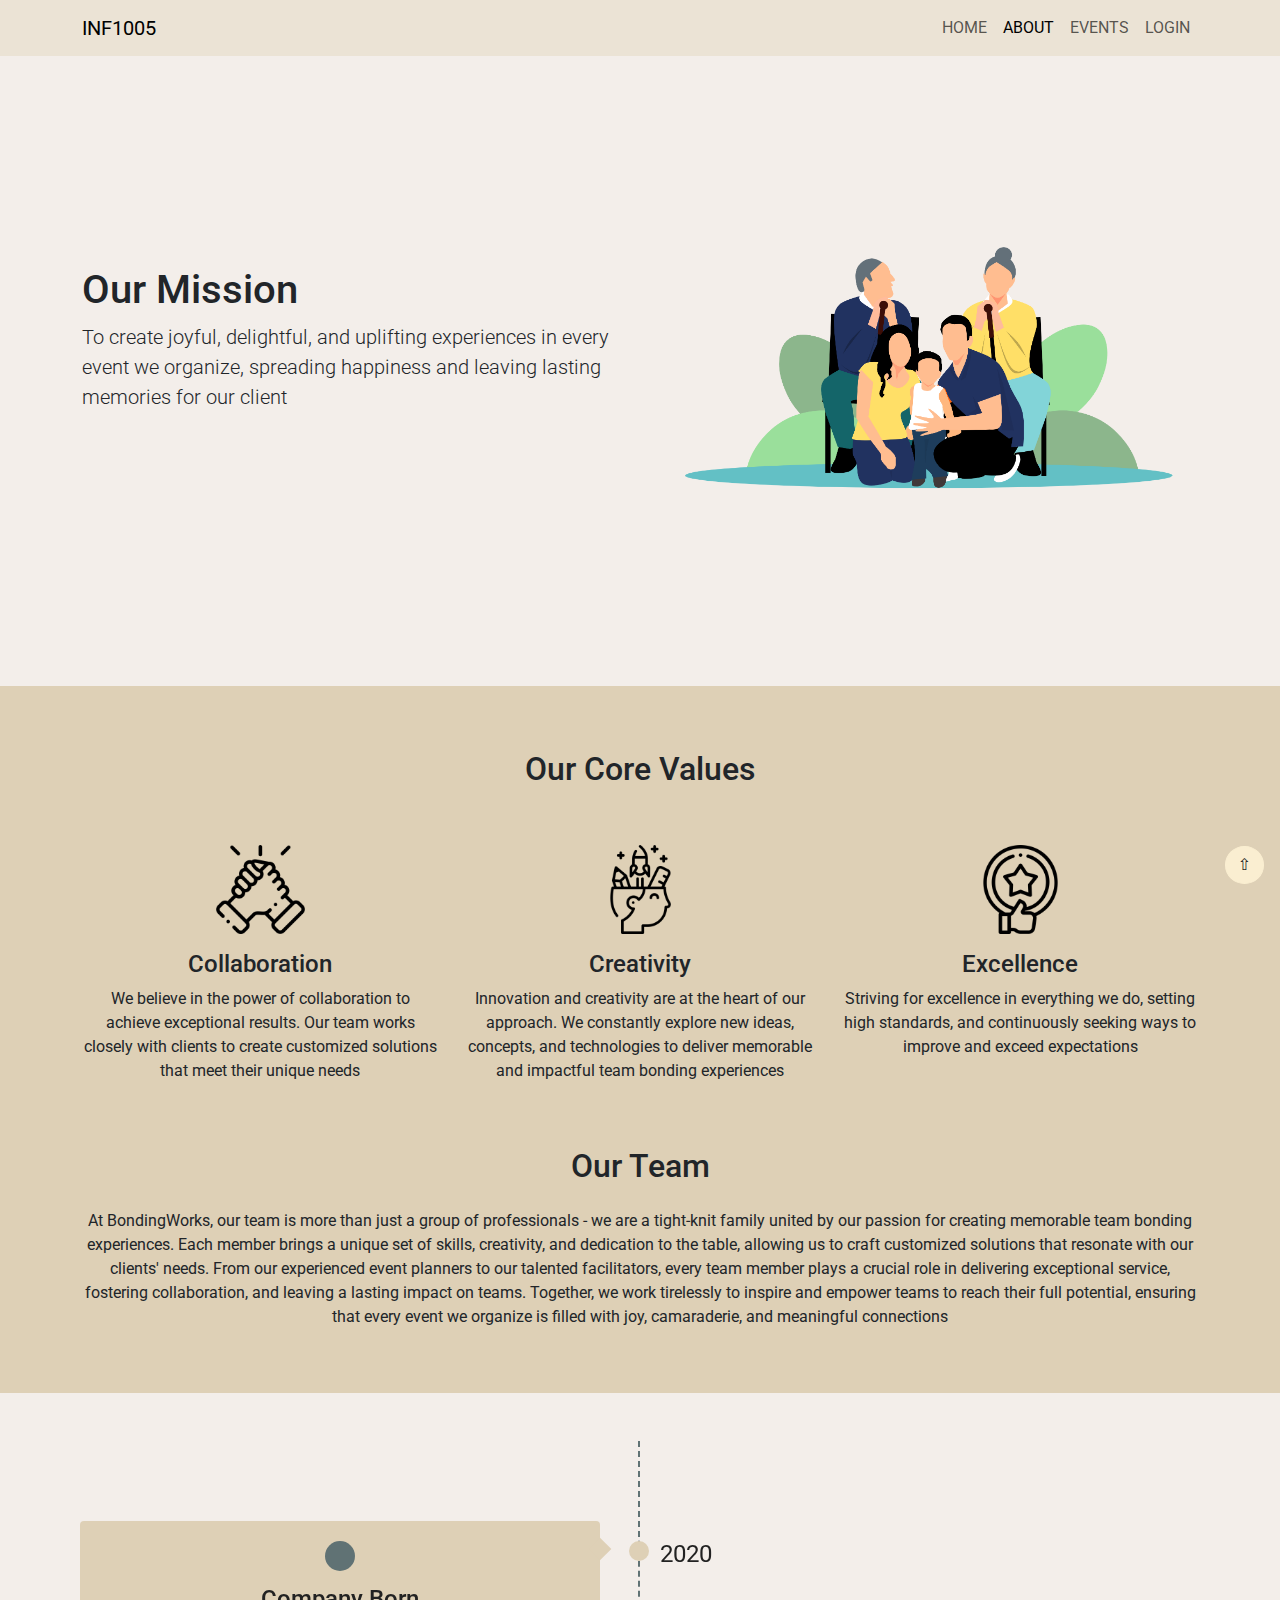
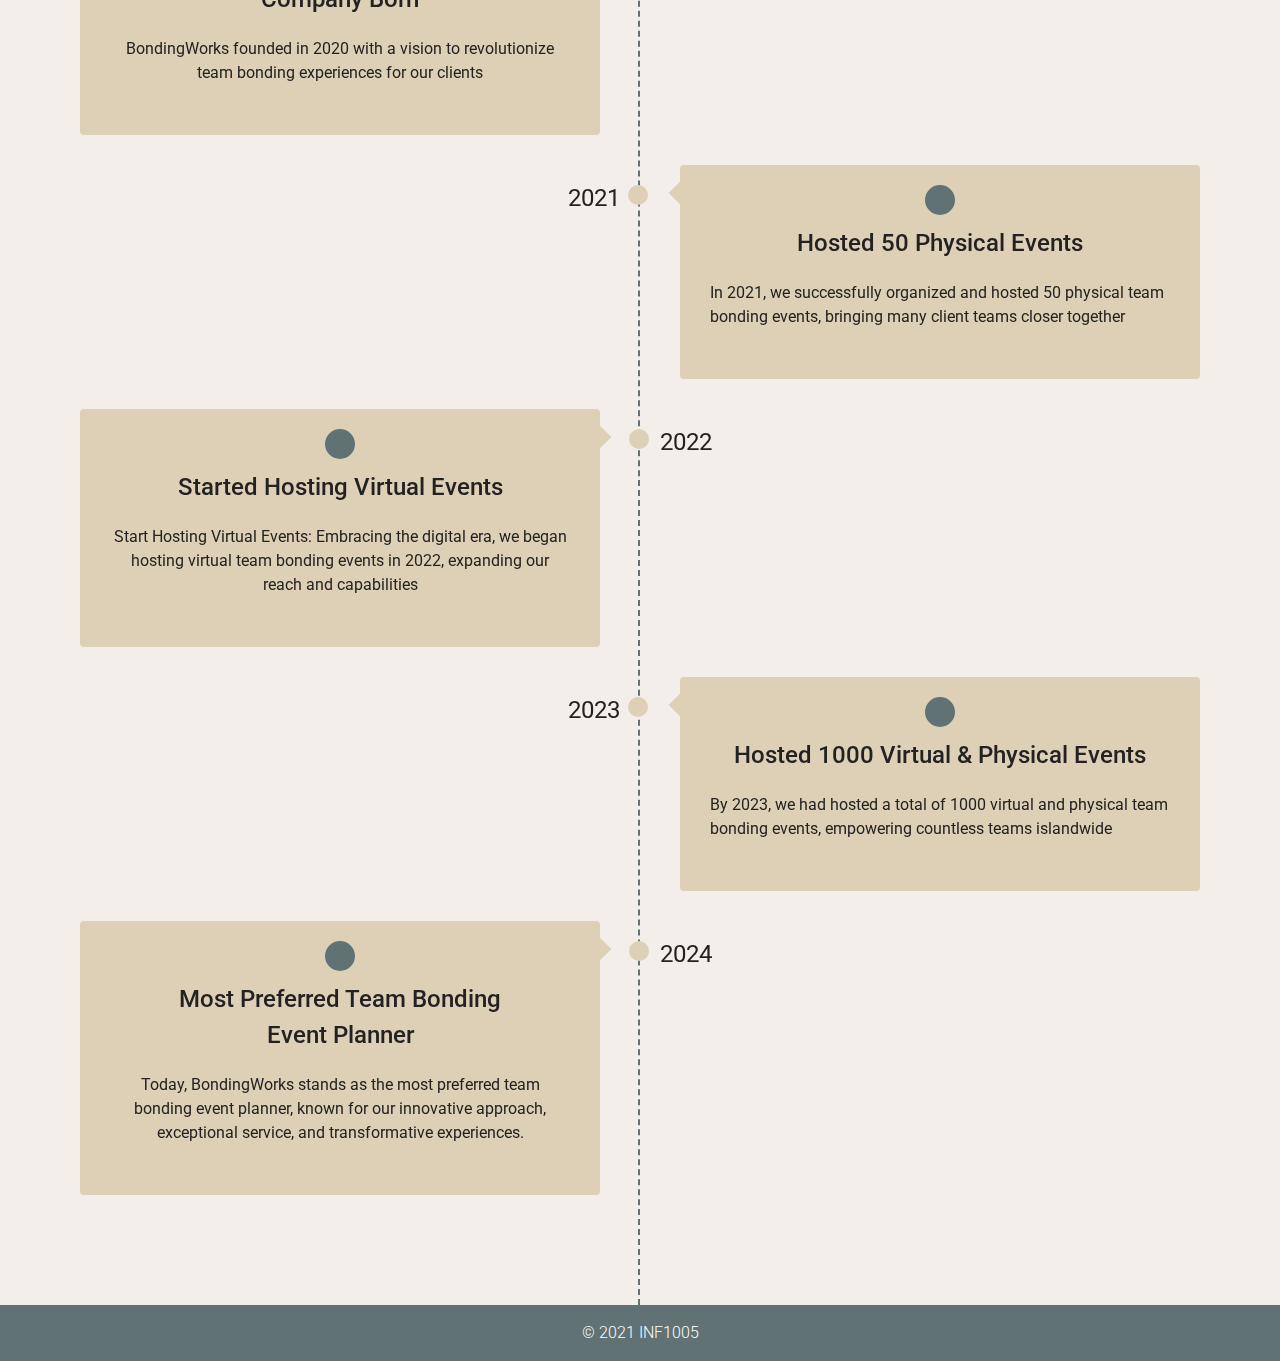
==== about.html @ 6b72b501 "update" ====
<!DOCTYPE html>
<html lang="en">
<head>
  <meta charset="UTF-8">
  <meta name="viewport" content="width=device-width, initial-scale=1.0">
  <link href="https://cdn.jsdelivr.net/npm/bootstrap@5.3.3/dist/css/bootstrap.min.css" rel="stylesheet" integrity="sha384-QWTKZyjpPEjISv5WaRU9OFeRpok6YctnYmDr5pNlyT2bRjXh0JMhjY6hW+ALEwIH" crossorigin="anonymous">  <title>INF1005</title>
  <link rel="preconnect" href="https://fonts.googleapis.com">
  <link rel="preconnect" href="https://fonts.gstatic.com" crossorigin>
  <link href="https://fonts.googleapis.com/css2?family=Roboto:ital,wght@0,300;0,400;0,500;0,700;1,300;1,400;1,500;1,700&display=swap" rel="stylesheet">
  <link rel="stylesheet" href="style.css">
</head>
<body class="bg-light">
  <header class="bg-header navbar navbar-expand-md">
    <section class="container">
      <a href="index.html" class="navbar-brand">INF1005</a>
      <button class="navbar-toggler" type="button" data-bs-toggle="collapse" data-bs-target="#navbarSupportedContent" aria-controls="navbarSupportedContent" aria-expanded="false" aria-label="Toggle navigation">
        <span class="navbar-toggler-icon"></span>
      </button>
      <div class="collapse navbar-collapse" id="navbarSupportedContent">
        <ul class="navbar-nav ms-auto mb-lg-0">
          <li class="nav-item">
            <a href="index.html" class="nav-link">HOME</a>
          </li>
          <li class="nav-item">
            <a href="about.html" class="nav-link active" aria-current="page">ABOUT</a>
          </li>
          <li class="nav-item">
            <a href="catalogue.html" class="nav-link">EVENTS</a>
          </li>
          <li class="nav-item">
            <a href="login.html" class="nav-link">LOGIN</a>
          </li>
        </ul>
      </div>
    </section>
  </header>
  <button class="btn btn-primary rounded-circle position-fixed bottom-0 end-0 m-3" id="back-to-top" title="Back to Top">&#8679;</button>

  <main class="container py-5">
    <section class="row align-items-center my-5">
      <div class="col-12 col-md-6">
        <h1 class="fs-1">Our Mission</h1>
        <p class="fs-5 mt-2 fw-light">To create joyful, delightful, and uplifting experiences in every event we organize, spreading happiness and leaving lasting memories for our client</p>
      </div>
      <div class="col-12 col-md-6">
        <img src="./assets/images/vecteezy_family-gathering-outdoor_16389928.png" alt="placeholder" class="img-fluid">
      </div>
    </section>
  </main>

  <main class="bg-dark mt-5">
    <section class="container py-5">
      <div class="row">
        <div class="col-12 mb-5 mt-3">
          <h2 class="fs-2 text-center">Our Core Values</h2>
        </div>
        <div class="col-md-4">
          <div class="d-flex flex-column align-items-center">
            <div class="w-25">
              <img src="./assets/icons/support.png" alt="mission" class="img-fluid">
            </div>
            <h3 class="fs-4 mt-3">Collaboration</h3>
            <p class="fs-6 text-center">We believe in the power of collaboration to achieve exceptional results. Our team works closely with clients to create customized solutions that meet their unique needs</p>
          </div>
        </div>
        <div class="col-md-4">
          <div class="d-flex flex-column align-items-center">
            <div class="w-25">
              <img src="./assets/icons/creativity.png" alt="creativity" class="img-fluid">
            </div>
            <h3 class="fs-4 mt-3">Creativity</h3>
            <p class="fs-6 text-center">Innovation and creativity are at the heart of our approach. We constantly explore new ideas, concepts, and technologies to deliver memorable and impactful team bonding experiences</p>
          </div>
        </div>
        <div class="col-md-4">
          <div class="d-flex flex-column align-items-center">
            <div class="w-25">
              <img src="./assets/icons/excellence.png" alt="excellence" class="img-fluid">
            </div>
            <h3 class="fs-4 mt-3">Excellence</h3>
            <p class="fs-6 text-center">Striving for excellence in everything we do, setting high standards, and continuously seeking ways to improve and exceed expectations</p>
          </div>
        </div>
      </div>

      <div class="row">
        <div class="col-12 mt-5 mb-3">
          <h2 class="fs-2 text-center">Our Team</h2>
        </div>
        <div class="col-12">
          <p class="fs-6 text-center">At BondingWorks, our team is more than just a group of professionals - we are a tight-knit family united by our passion for creating memorable team bonding experiences. Each member brings a unique set of skills, creativity, and dedication to the table, allowing us to craft customized solutions that resonate with our clients' needs. From our experienced event planners to our talented facilitators, every team member plays a crucial role in delivering exceptional service, fostering collaboration, and leaving a lasting impact on teams. Together, we work tirelessly to inspire and empower teams to reach their full potential, ensuring that every event we organize is filled with joy, camaraderie, and meaningful connections</p>
        </div>
      </div>
    </section>
  </main>

  <main class="mt-5">
    <div class="timeline">
      <div class="timeline-row">
        <div class="timeline-time">
          2020
        </div>
        <div class="timeline-content">
          <i class="icon-attachment"></i>
          <h4>Company Born</h4>
          <p>BondingWorks founded in 2020 with a vision to revolutionize team bonding experiences for our clients</p>
        </div>
      </div>
  
      <div class="timeline-row">
        <div class="timeline-time">
          2021
        </div>
        <div class="timeline-content">
          <i class="icon-code"></i>
          <h4>Hosted 50 Physical Events</h4>
          <p>In 2021, we successfully organized and hosted 50 physical team bonding events, bringing many client teams closer together</p>
        </div>
      </div>
  
      <div class="timeline-row">
        <div class="timeline-time">
          2022
        </div>
        <div class="timeline-content">
          <i class="icon-turned_in_not"></i>
          <h4>Started Hosting Virtual Events</h4>
          <p>Start Hosting Virtual Events: Embracing the digital era, we began hosting virtual team bonding events in 2022, expanding our reach and capabilities</p>
        </div>
      </div>
  
      <div class="timeline-row">
        <div class="timeline-time">
          2023
        </div>
        <div class="timeline-content">
          <i class="icon-directions"></i>
          <h4>Hosted 1000 Virtual & Physical Events</h4>
          <p>By 2023, we had hosted a total of 1000 virtual and physical team bonding events, empowering countless teams islandwide</p>
        </div>
      </div>
  
      <div class="timeline-row">
        <div class="timeline-time">
          2024
        </div>
        <div class="timeline-content">
          <i class="icon-change_history"></i>
          <h4>Most Preferred Team Bonding<br>Event Planner</h4>
          <p class="no-margin">Today, BondingWorks stands as the most preferred team bonding event planner, known for our innovative approach, exceptional service, and transformative experiences.</p>
        </div>
      </div>
    </div>
  </main>


  <footer class="p-3 bg-footer d-flex justify-content-center">
    <p class="fs-6 fw-light text-white my-0">© 2021 INF1005</p>
  </footer>


  <script src="https://code.jquery.com/jquery-3.7.1.min.js" integrity="sha256-/JqT3SQfawRcv/BIHPThkBvs0OEvtFFmqPF/lYI/Cxo=" crossorigin="anonymous"></script><script src="https://cdn.jsdelivr.net/npm/bootstrap@5.3.3/dist/js/bootstrap.bundle.min.js" integrity="sha384-YvpcrYf0tY3lHB60NNkmXc5s9fDVZLESaAA55NDzOxhy9GkcIdslK1eN7N6jIeHz" crossorigin="anonymous"></script></body>
  <script>
    $(document).ready(function() {
        var btn = $('#back-to-top');

        $(window).scroll(function() {
            if ($(window).scrollTop() > 300) {
                btn.addClass('show');
            } else {
                btn.removeClass('show');
            }
        });

        btn.on('click', function(e) {
            e.preventDefault();
            $('html, body').animate({scrollTop: 0}, '300');
        });
    });
  </script>
</html>
---- style.css ----
* {
  font-family: 'Roboto', sans-serif;
}

.bg-light {
  background-color: #F3EEEA !important;
}
.bg-header {
  background-color: #EBE3D5 !important;
}
.bg-dark {
  background-color: #DED0B6 !important;
}
.bg-footer {
  background-color: #607274 !important;
}

.btn-primary {
  background-color: #FAEED1 !important;
  border-color: #FAEED1 !important;
  color: #222222 !important;
  text-transform: uppercase;
  font-weight: 500;
}

.timeline {
  position: relative;
  -webkit-border-radius: 4px;
  -moz-border-radius: 4px;
  border-radius: 4px;
  padding: 5rem;
  margin: 0 auto auto auto;
  overflow: hidden;
}
.timeline:after {
  content: "";
  position: absolute;
  top: 0;
  left: 50%;
  margin-left: -2px;
  border-right: 2px dashed #607274;
  height: 100%;
  display: block;
}

.timeline-row {
  padding-left: 50%;
  position: relative;
  margin-bottom: 30px;
}
.timeline-row .timeline-time {
  position: absolute;
  right: 50%;
  top: 15px;
  text-align: right;
  margin-right: 20px;
  color: #222222;
  font-size: 1.5rem;
}
.timeline-row .timeline-time small {
  display: block;
  font-size: 0.8rem;
}
.timeline-row .timeline-content {
  color: #222222;
  position: relative;
  padding: 20px 30px;
  background: #DED0B6;
  -webkit-border-radius: 4px;
  -moz-border-radius: 4px;
  border-radius: 4px;
  display: flex;
  align-items: center;
  justify-content: center;
  flex-direction: column;
  text-align: center;
}
.timeline-row .timeline-content:after {
  content: "";
  position: absolute;
  top: 20px;
  height: 16px;
  width: 16px;
  background: #DED0B6;
}
.timeline-row .timeline-content:before {
  content: "";
  position: absolute;
  top: 20px;
  right: -49px;
  width: 20px;
  height: 20px;
  -webkit-border-radius: 100px;
  -moz-border-radius: 100px;
  border-radius: 100px;
  z-index: 10;
  background: #DED0B6;
  border: 2px dashed #DED0B6;
}
.timeline-row .timeline-content h4 {
  margin: 0 0 20px 0;
  overflow: hidden;
  white-space: nowrap;
  text-overflow: ellipsis;
  line-height: 150%;
}
.timeline-row .timeline-content p {
  margin-bottom: 30px;
  line-height: 150%;
}
.timeline-row .timeline-content i {
  font-size: 1.2rem;
  line-height: 100%;
  padding: 15px;
  -webkit-border-radius: 100px;
  -moz-border-radius: 100px;
  border-radius: 100px;
  background: #607274;
  margin-bottom: 10px;
  display: inline-block;
}
.timeline-row .timeline-content .thumbs {
  margin-bottom: 20px;
  display: flex;
}

.timeline-row:nth-child(even) .timeline-content {
  margin-left: 40px;
  text-align: left;
}
.timeline-row:nth-child(even) .timeline-content:after {
  left: -8px;
  right: initial;
  border-bottom: 0;
  border-left: 0;
  transform: rotate(-135deg);
}
.timeline-row:nth-child(even) .timeline-content:before {
  left: -52px;
  right: initial;
}
.timeline-row:nth-child(odd) {
  padding-left: 0;
  padding-right: 50%;
}
.timeline-row:nth-child(odd) .timeline-time {
  right: auto;
  left: 50%;
  text-align: left;
  margin-right: 0;
  margin-left: 20px;
}
.timeline-row:nth-child(odd) .timeline-content {
  margin-right: 40px;
}
.timeline-row:nth-child(odd) .timeline-content:after {
  right: -8px;
  border-left: 0;
  border-bottom: 0;
  transform: rotate(45deg);
}

@media (max-width: 992px) {
  .timeline {
      padding: 15px;
  }
  .timeline:after {
      border: 0;
  }
  .timeline .timeline-row:nth-child(odd) {
      padding: 0;
  }
  .timeline .timeline-row:nth-child(odd) .timeline-time {
      position: relative;
      top: 0;
      left: 0;
      margin: 0 0 10px 0;
  }
  .timeline .timeline-row:nth-child(odd) .timeline-content {
      margin: 0;
  }
  .timeline .timeline-row:nth-child(odd) .timeline-content:before {
      display: none;
  }
  .timeline .timeline-row:nth-child(odd) .timeline-content:after {
      display: none;
  }
  .timeline .timeline-row:nth-child(even) {
      padding: 0;
  }
  .timeline .timeline-row:nth-child(even) .timeline-time {
      position: relative;
      top: 0;
      left: 0;
      margin: 0 0 10px 0;
      text-align: left;
  }
  .timeline .timeline-row:nth-child(even) .timeline-content {
      margin: 0;
  }
  .timeline .timeline-row:nth-child(even) .timeline-content:before {
      display: none;
  }
  .timeline .timeline-row:nth-child(even) .timeline-content:after {
      display: none;
  }
}
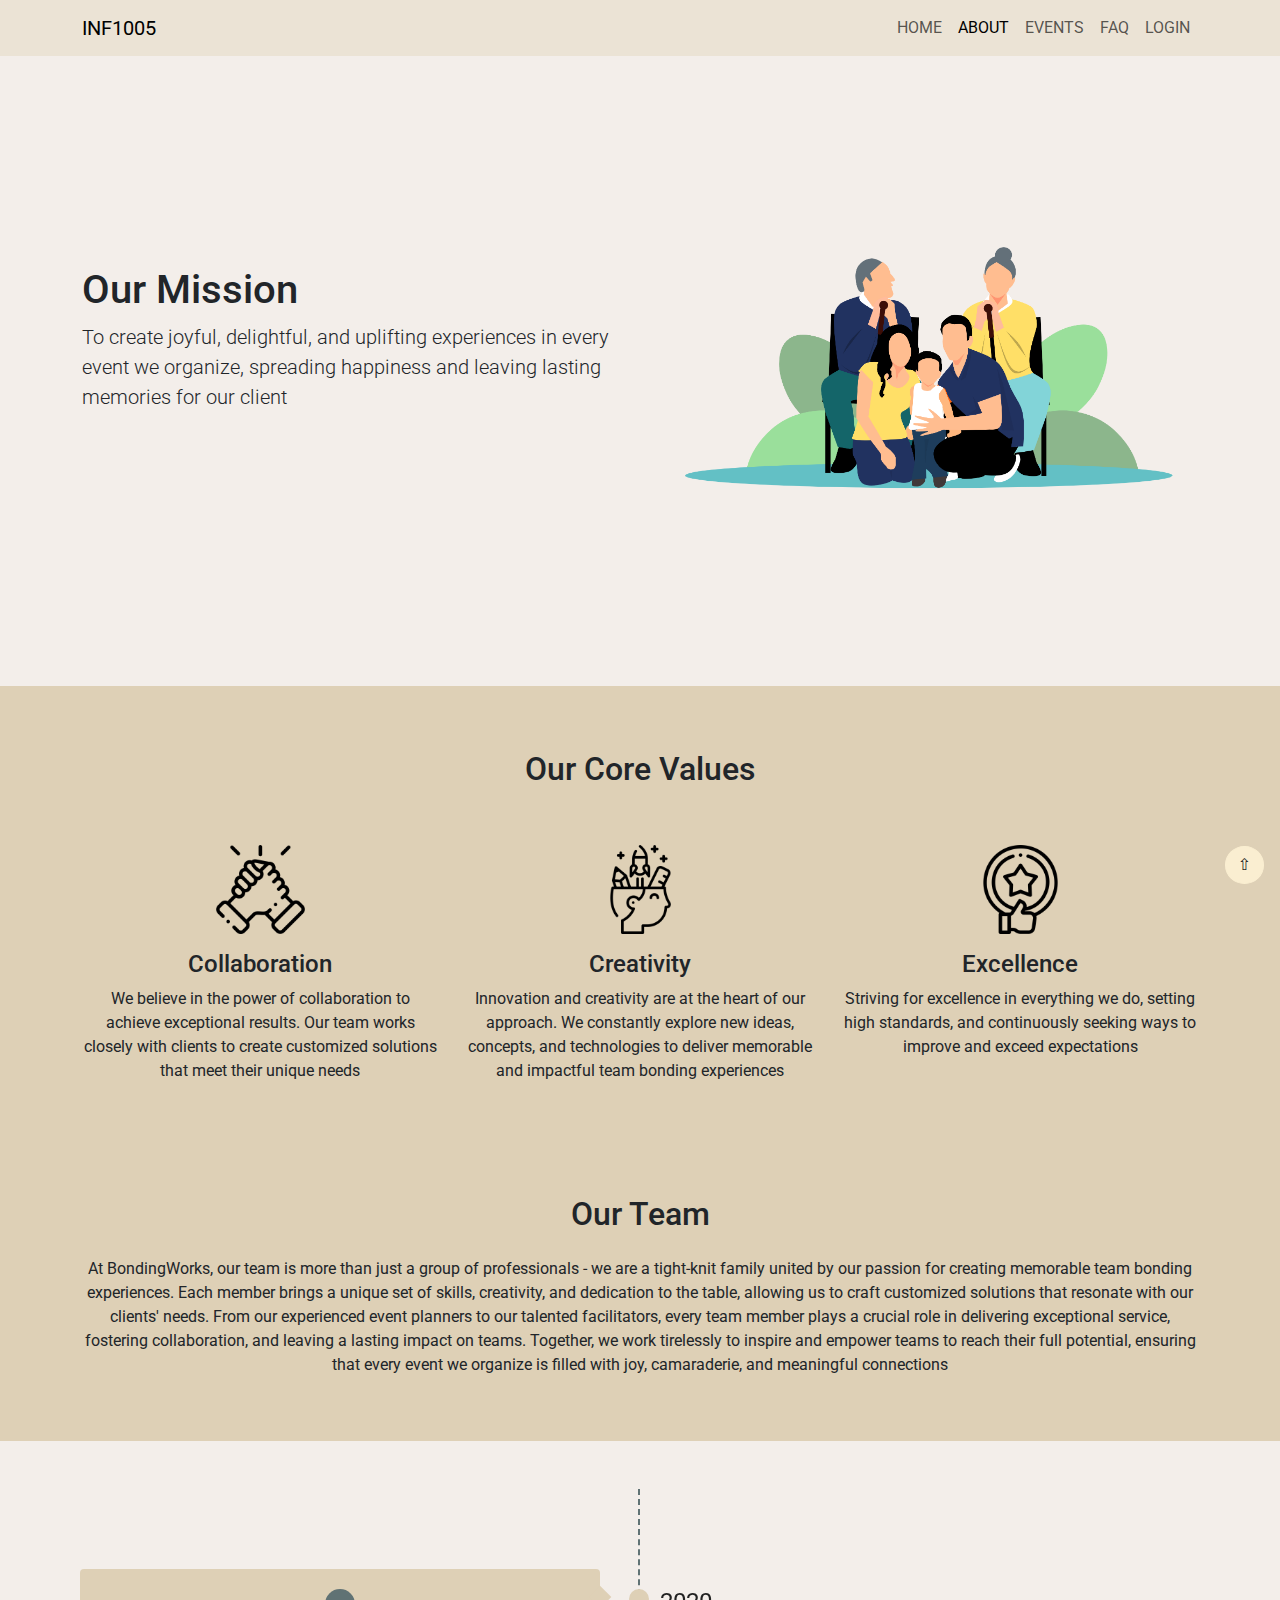
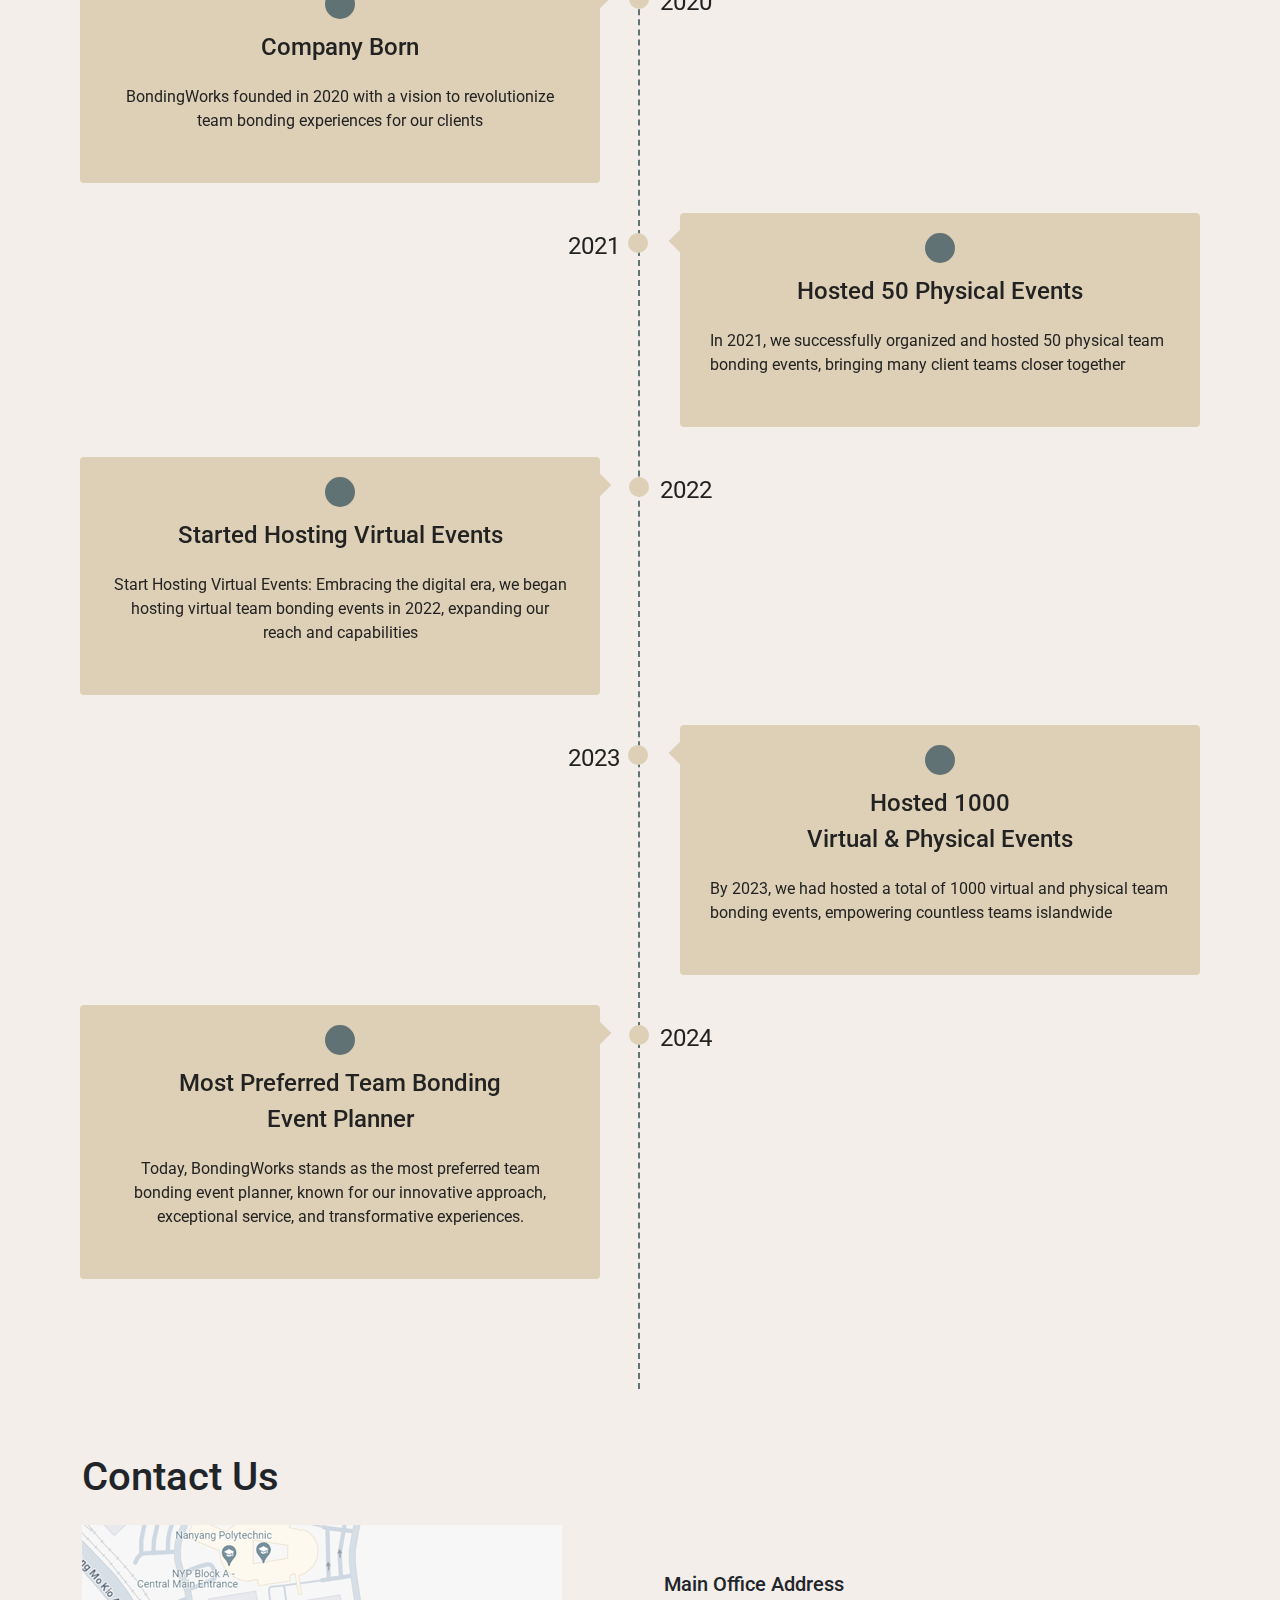
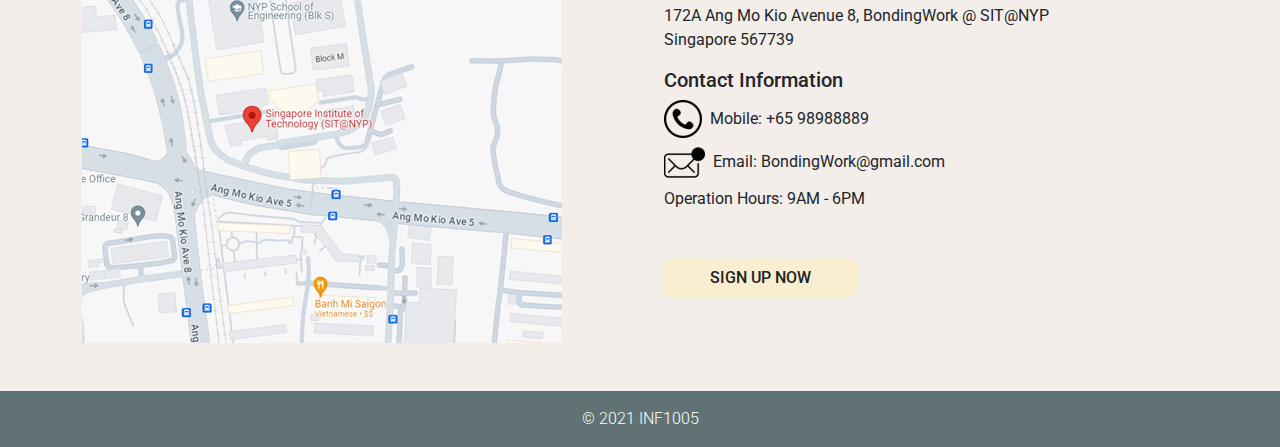
==== commit 1c22e4da: "frontend" ====
--- a/about.html
+++ b/about.html
@@ -28,6 +28,9 @@
             <a href="catalogue.html" class="nav-link">EVENTS</a>
           </li>
           <li class="nav-item">
+            <a href="faq.html" class="nav-link">FAQ</a>
+          </li>
+          <li class="nav-item">
             <a href="login.html" class="nav-link">LOGIN</a>
           </li>
         </ul>
@@ -83,7 +86,7 @@
         </div>
       </div>
 
-      <div class="row">
+      <div class="row mt-5">
         <div class="col-12 mt-5 mb-3">
           <h2 class="fs-2 text-center">Our Team</h2>
         </div>
@@ -102,7 +105,7 @@
         </div>
         <div class="timeline-content">
           <i class="icon-attachment"></i>
-          <h4>Company Born</h4>
+          <h4 class="text-center fs-4">Company Born</h4>
           <p>BondingWorks founded in 2020 with a vision to revolutionize team bonding experiences for our clients</p>
         </div>
       </div>
@@ -113,7 +116,7 @@
         </div>
         <div class="timeline-content">
           <i class="icon-code"></i>
-          <h4>Hosted 50 Physical Events</h4>
+          <h4 class="text-center fs-4">Hosted 50 Physical Events</h4>
           <p>In 2021, we successfully organized and hosted 50 physical team bonding events, bringing many client teams closer together</p>
         </div>
       </div>
@@ -124,7 +127,7 @@
         </div>
         <div class="timeline-content">
           <i class="icon-turned_in_not"></i>
-          <h4>Started Hosting Virtual Events</h4>
+          <h4 class="text-center fs-4">Started Hosting Virtual Events</h4>
           <p>Start Hosting Virtual Events: Embracing the digital era, we began hosting virtual team bonding events in 2022, expanding our reach and capabilities</p>
         </div>
       </div>
@@ -135,7 +138,7 @@
         </div>
         <div class="timeline-content">
           <i class="icon-directions"></i>
-          <h4>Hosted 1000 Virtual & Physical Events</h4>
+          <h4 class="text-center fs-4">Hosted 1000<br>Virtual & Physical Events</h4>
           <p>By 2023, we had hosted a total of 1000 virtual and physical team bonding events, empowering countless teams islandwide</p>
         </div>
       </div>
@@ -146,11 +149,49 @@
         </div>
         <div class="timeline-content">
           <i class="icon-change_history"></i>
-          <h4>Most Preferred Team Bonding<br>Event Planner</h4>
+          <h4 class="text-center fs-4">Most Preferred Team Bonding<br>Event Planner</h4>
           <p class="no-margin">Today, BondingWorks stands as the most preferred team bonding event planner, known for our innovative approach, exceptional service, and transformative experiences.</p>
         </div>
       </div>
     </div>
+  </main>
+
+  <main class="my-5 container">
+    <section class="row gx-5">
+      <div class="col-12 my-3">
+        <h1 class="fs-1">Contact Us</h1>
+      </div>
+      <div class="col-md-6">
+        <div>
+          <img src="./assets/images/gmaps.png" alt="gmaps" class="img-fluid">
+        </div>
+      </div>
+      <div class="col-md-6 d-flex align-items-center">
+        <div>
+          <h5 class="fs-5">Main Office Address</h5>
+          <p class="my-0">172A Ang Mo Kio Avenue 8, BondingWork @ SIT@NYP</p>
+          <p>Singapore 567739</p>
+          <h5 class="fs-5">Contact Information</h5>
+          <div class="d-flex align-items-center mb-1">
+            <div class="me-2">
+              <img src="./assets/icons/phone.png" alt="phone" class="img-fluid h-50">
+            </div>
+            <p class="mb-0">Mobile: +65 98988889</p>
+          </div>
+          <div class="d-flex align-items-center mb-1">
+            <div class="me-2">
+              <img src="./assets/icons/mail.png" alt="email" class="img-fluid h-50">
+            </div>
+            <p class="mb-0">Email: BondingWork@gmail.com</p>
+          </div>
+          <p class="mb-0">Operation Hours: 9AM - 6PM</p>
+          <!-- SIgn Up Now -->
+          <div class="mt-5">
+            <a href="login.html" class="btn btn-primary w-50">Sign Up Now</a>
+          </div>  
+        </div>
+      </div>
+    </section>
   </main>
 
 
--- a/style.css
+++ b/style.css
@@ -19,6 +19,10 @@
   background-color: #FAEED1 !important;
   border-color: #FAEED1 !important;
   color: #222222 !important;
+  text-transform: uppercase;
+  font-weight: 500;
+}
+.btn-secondary {
   text-transform: uppercase;
   font-weight: 500;
 }
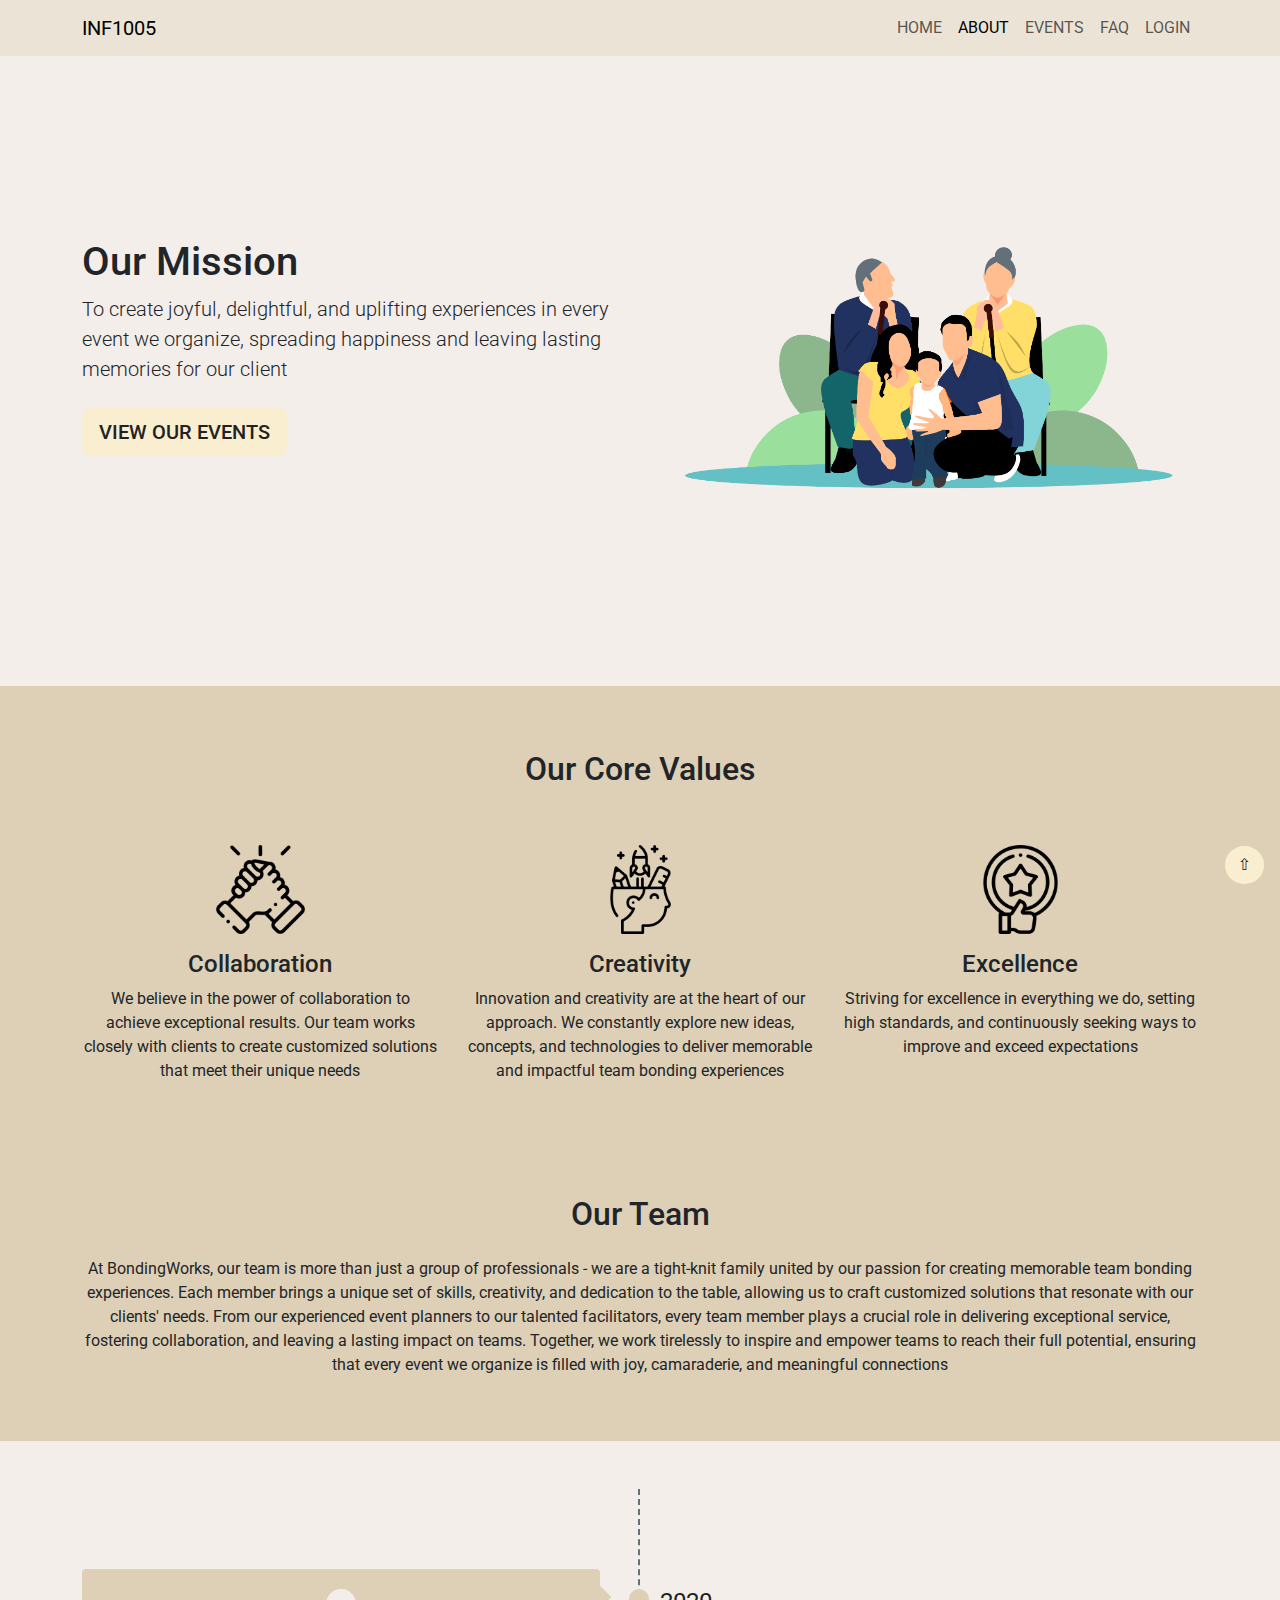
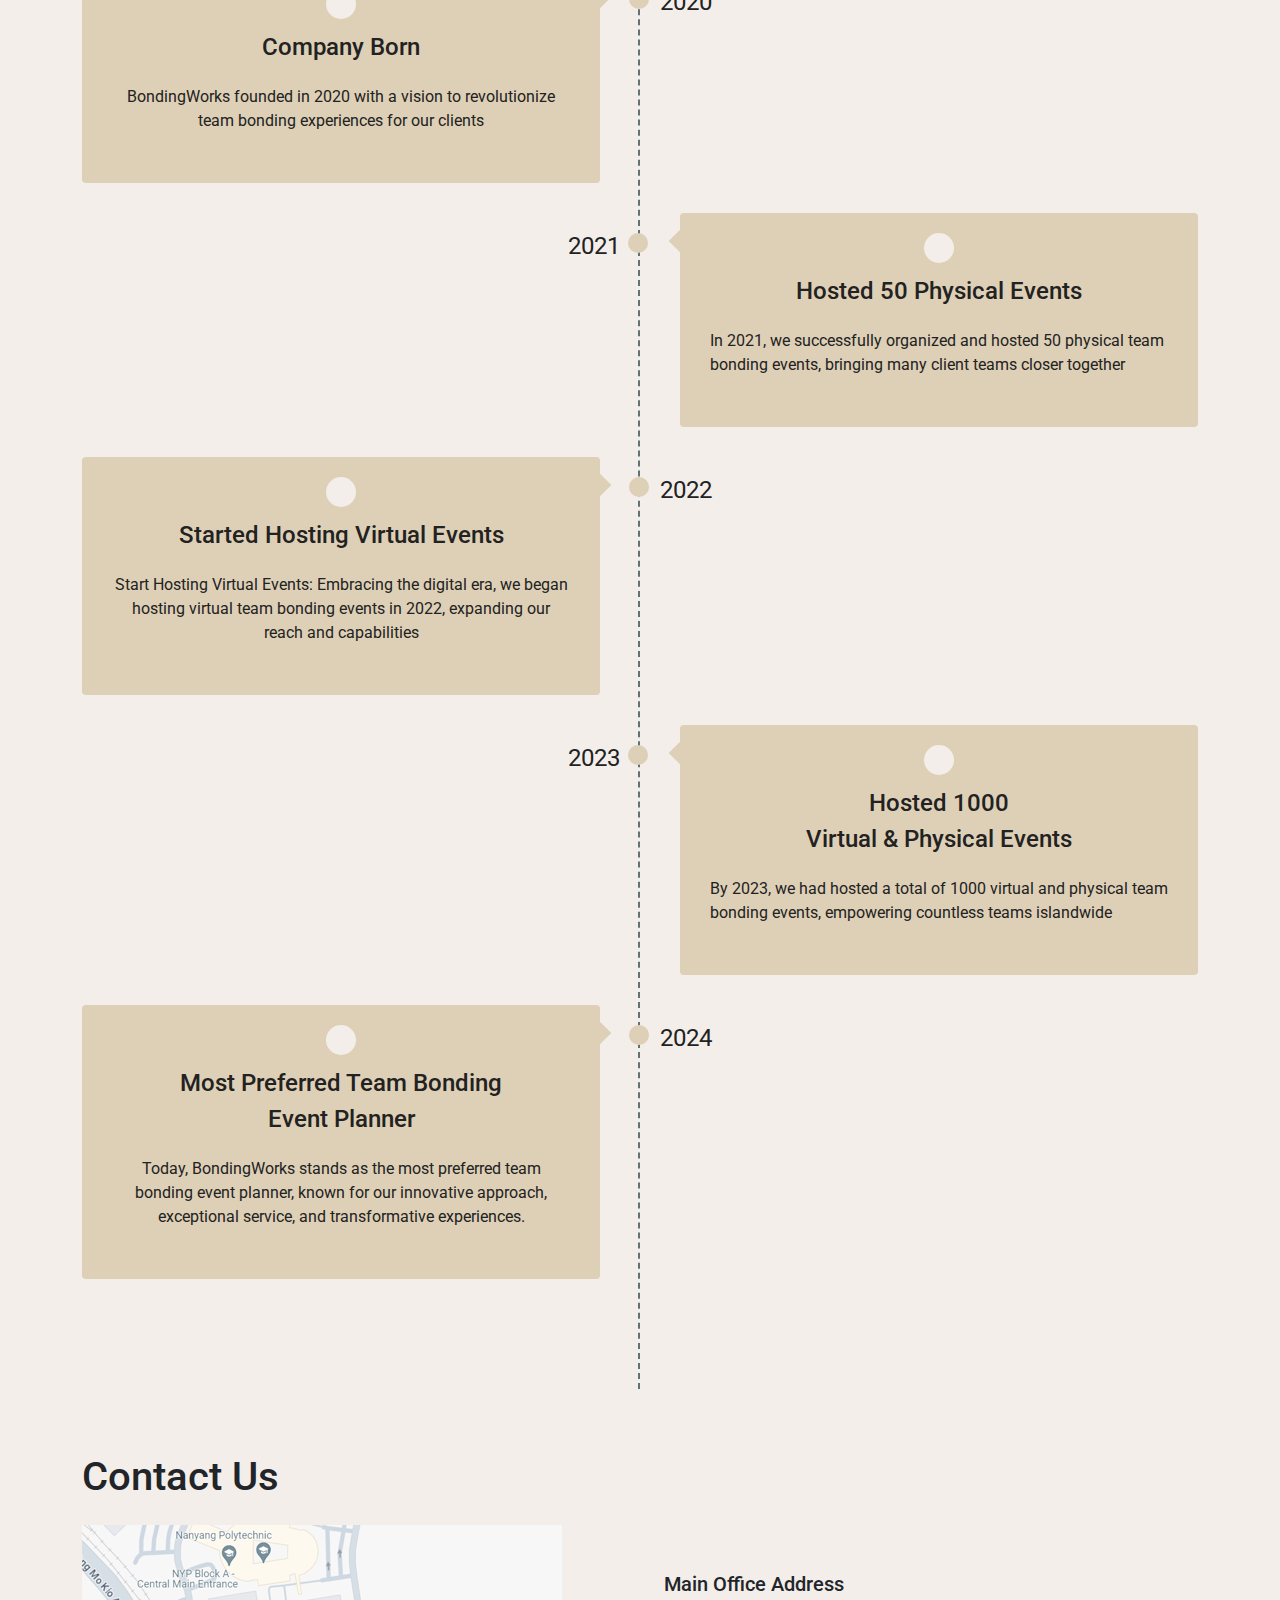
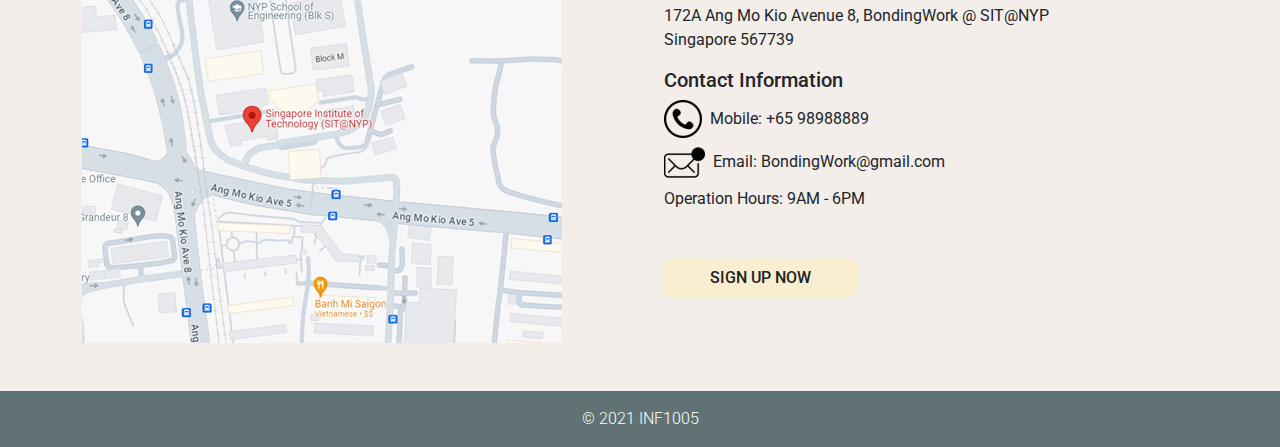
==== commit 1ea52b67: "updates" ====
--- a/about.html
+++ b/about.html
@@ -44,6 +44,9 @@
       <div class="col-12 col-md-6">
         <h1 class="fs-1">Our Mission</h1>
         <p class="fs-5 mt-2 fw-light">To create joyful, delightful, and uplifting experiences in every event we organize, spreading happiness and leaving lasting memories for our client</p>
+        <div class="d-grid gap-2 d-md-flex justify-content-md-start mt-4">
+          <a href="catalogue.html" class="btn btn-primary btn-lg">View Our Events</a>
+        </div>  
       </div>
       <div class="col-12 col-md-6">
         <img src="./assets/images/vecteezy_family-gathering-outdoor_16389928.png" alt="placeholder" class="img-fluid">
@@ -97,7 +100,7 @@
     </section>
   </main>
 
-  <main class="mt-5">
+  <main class="mt-5 container">
     <div class="timeline">
       <div class="timeline-row">
         <div class="timeline-time">
--- a/style.css
+++ b/style.css
@@ -32,7 +32,7 @@
   -webkit-border-radius: 4px;
   -moz-border-radius: 4px;
   border-radius: 4px;
-  padding: 5rem;
+  padding: 5rem 0;
   margin: 0 auto auto auto;
   overflow: hidden;
 }
@@ -119,7 +119,7 @@
   -webkit-border-radius: 100px;
   -moz-border-radius: 100px;
   border-radius: 100px;
-  background: #607274;
+  background: #F3EEEA;
   margin-bottom: 10px;
   display: inline-block;
 }
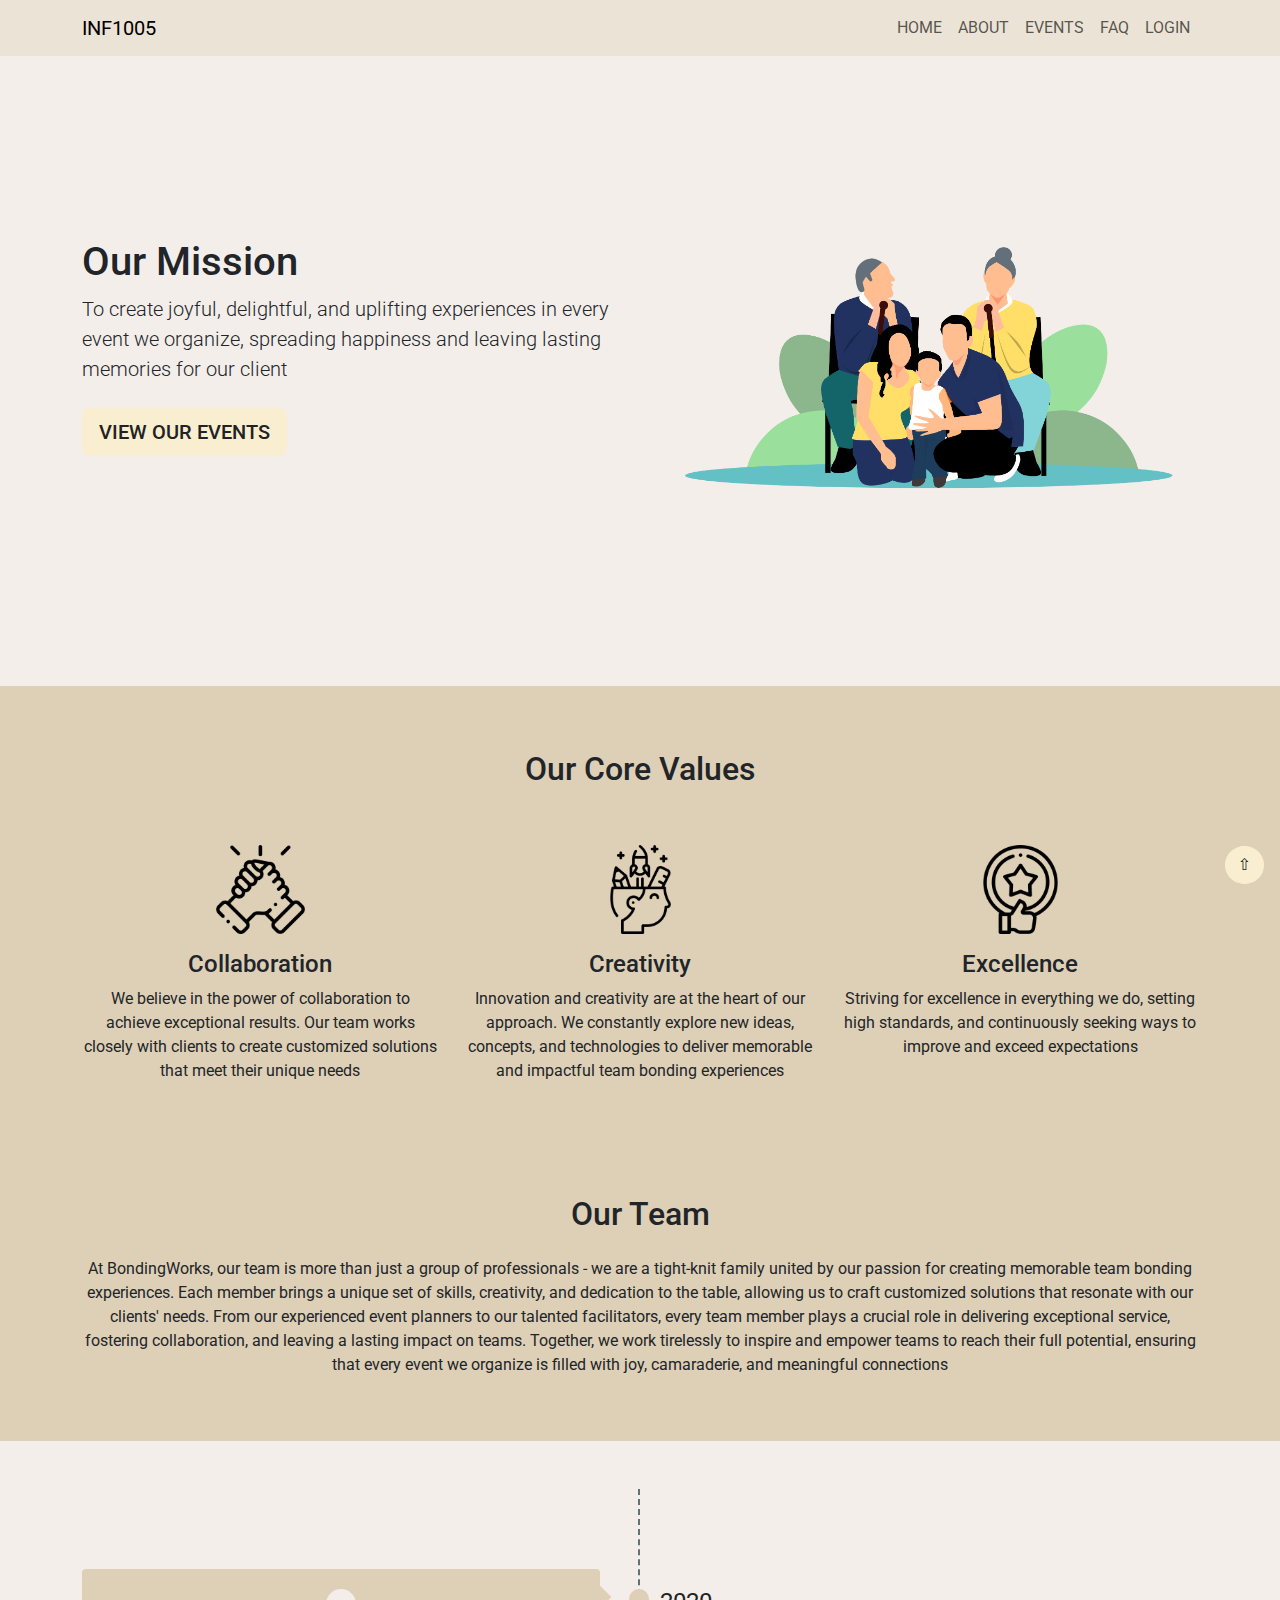
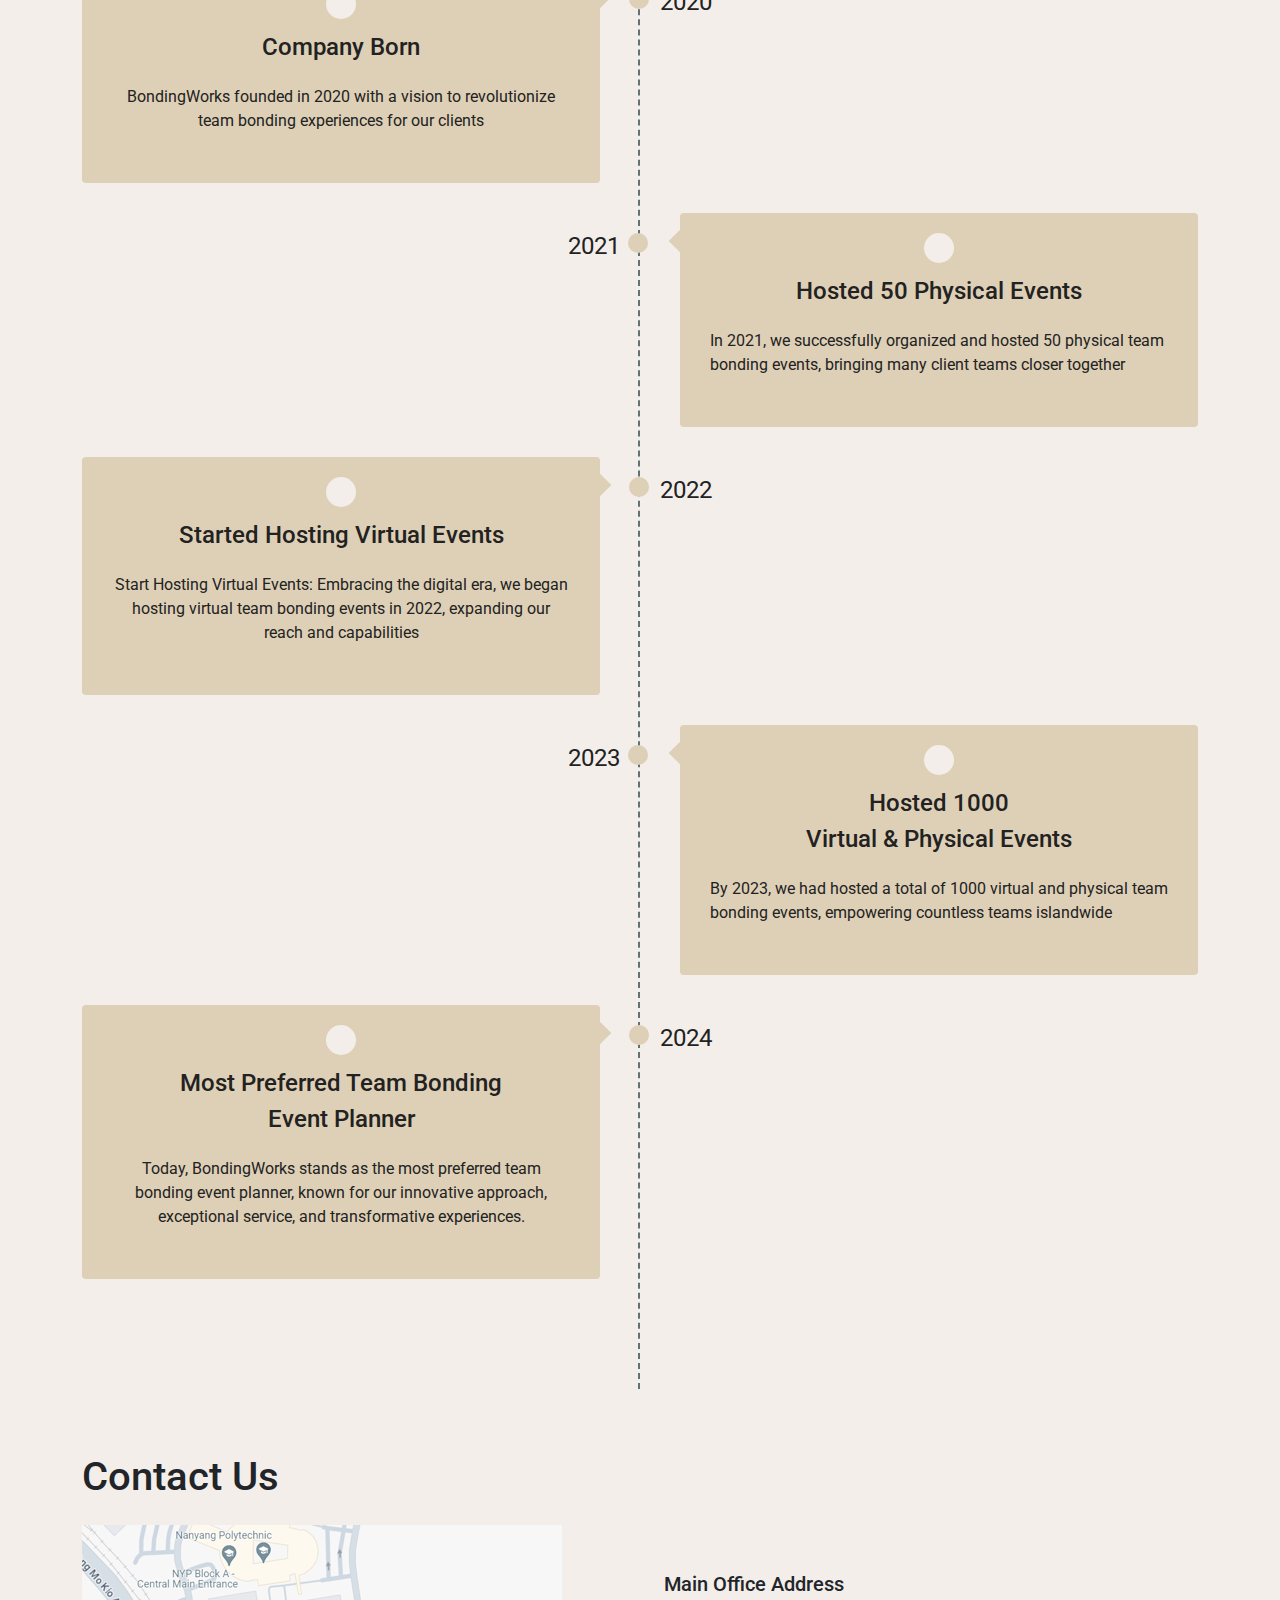
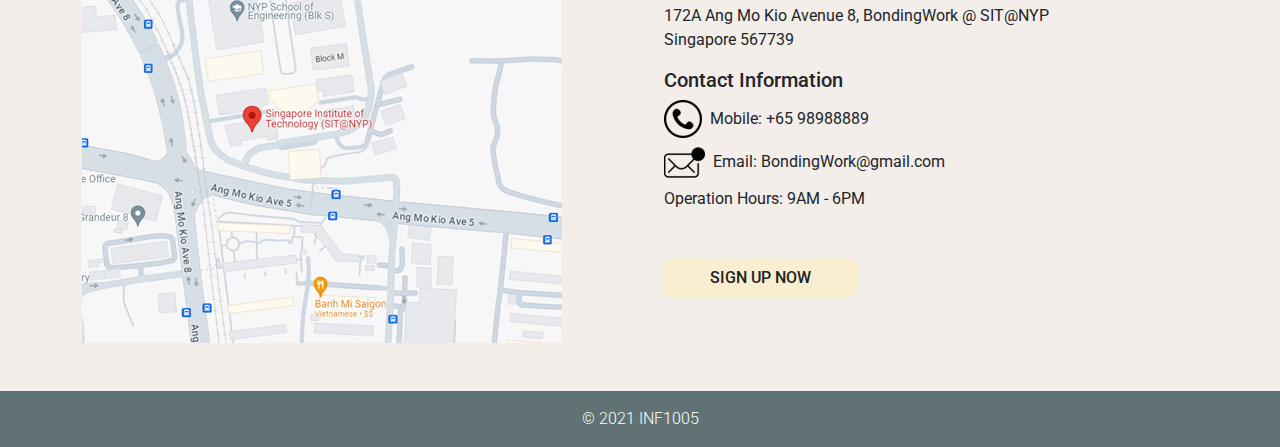
==== commit b1005058: "form validation" ====
--- a/about.html
+++ b/about.html
@@ -22,7 +22,7 @@
             <a href="index.html" class="nav-link">HOME</a>
           </li>
           <li class="nav-item">
-            <a href="about.html" class="nav-link active" aria-current="page">ABOUT</a>
+            <a href="about.html" class="nav-link">ABOUT</a>
           </li>
           <li class="nav-item">
             <a href="catalogue.html" class="nav-link">EVENTS</a>
@@ -203,23 +203,7 @@
   </footer>
 
 
-  <script src="https://code.jquery.com/jquery-3.7.1.min.js" integrity="sha256-/JqT3SQfawRcv/BIHPThkBvs0OEvtFFmqPF/lYI/Cxo=" crossorigin="anonymous"></script><script src="https://cdn.jsdelivr.net/npm/bootstrap@5.3.3/dist/js/bootstrap.bundle.min.js" integrity="sha384-YvpcrYf0tY3lHB60NNkmXc5s9fDVZLESaAA55NDzOxhy9GkcIdslK1eN7N6jIeHz" crossorigin="anonymous"></script></body>
-  <script>
-    $(document).ready(function() {
-        var btn = $('#back-to-top');
-
-        $(window).scroll(function() {
-            if ($(window).scrollTop() > 300) {
-                btn.addClass('show');
-            } else {
-                btn.removeClass('show');
-            }
-        });
-
-        btn.on('click', function(e) {
-            e.preventDefault();
-            $('html, body').animate({scrollTop: 0}, '300');
-        });
-    });
-  </script>
+  <script src="https://code.jquery.com/jquery-3.7.1.min.js" integrity="sha256-/JqT3SQfawRcv/BIHPThkBvs0OEvtFFmqPF/lYI/Cxo=" crossorigin="anonymous"></script><script src="https://cdn.jsdelivr.net/npm/bootstrap@5.3.3/dist/js/bootstrap.bundle.min.js" integrity="sha384-YvpcrYf0tY3lHB60NNkmXc5s9fDVZLESaAA55NDzOxhy9GkcIdslK1eN7N6jIeHz" crossorigin="anonymous"></script>
+  <script src="./scripts.js"></script>
+</body>
 </html>